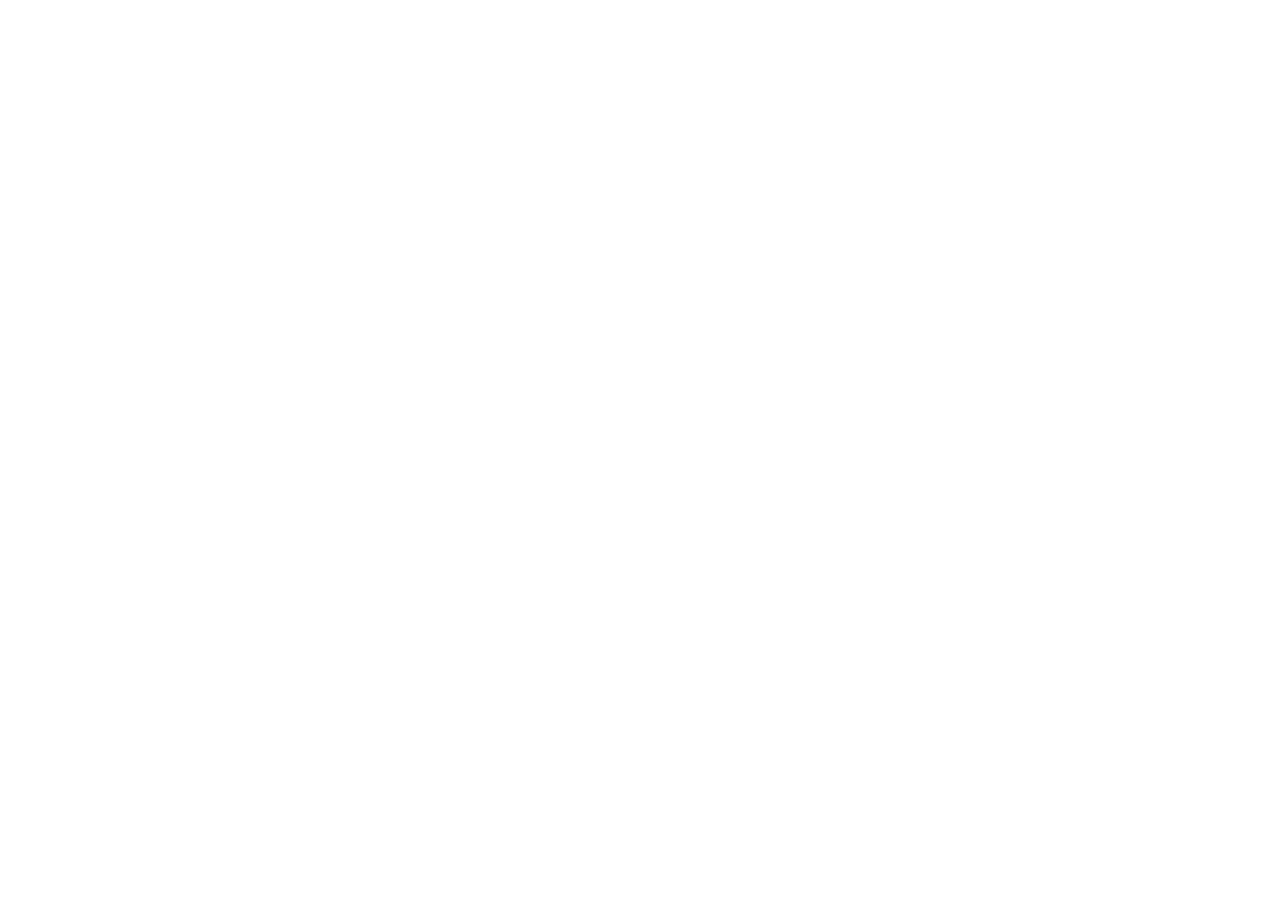
==== index.html @ a26f1b8d "Issue 1 - Planning and wireframes" ====
<!DOCTYPE html>
<html lang="en">
<head>
    <meta charset="UTF-8">
    <meta name="viewport" content="width=device-width, initial-scale=1.0">
    <title>Cineverse
    </title>
</head>
<body>
    
</body>
</html>
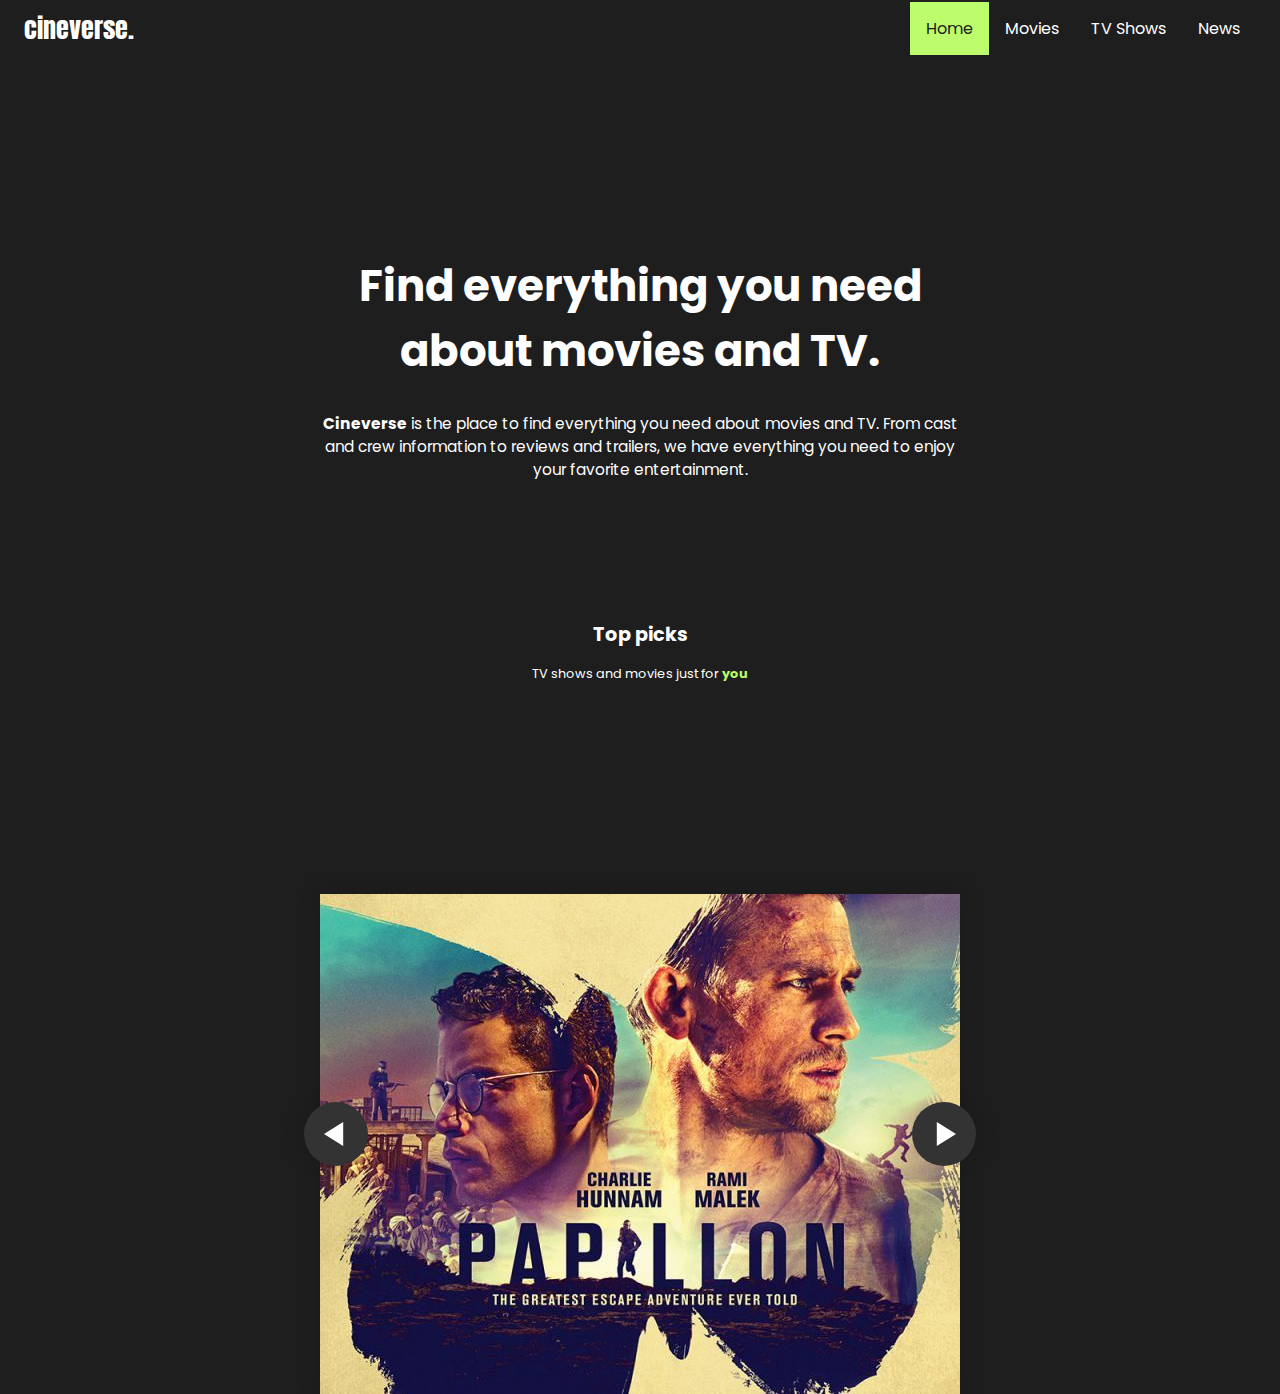
==== commit dd74de37: "Issue 2 - Implement the site header" ====
--- a/index.html
+++ b/index.html
@@ -1,12 +1,115 @@
 <!DOCTYPE html>
 <html lang="en">
-<head>
-    <meta charset="UTF-8">
-    <meta name="viewport" content="width=device-width, initial-scale=1.0">
-    <title>Cineverse
-    </title>
-</head>
-<body>
-    
-</body>
-</html>+  <head>
+    <meta charset="UTF-8" />
+    <meta name="viewport" content="width=device-width, initial-scale=1.0" />
+    <title>Cineverse</title>
+    <link
+      href="https://fonts.googleapis.com/css?family=Poppins"
+      rel="stylesheet"
+    />
+    <link
+      href="https://fonts.googleapis.com/css?family=Anton"
+      rel="stylesheet"
+    />
+    <link rel="stylesheet" href="Styles/index.css" />
+
+    <section class="top-nav">
+      <div class="brand">cineverse.</div>
+      <input id="menu-toggle" type="checkbox" />
+      <label class="menu-button-container" for="menu-toggle">
+        <div class="menu-button"></div>
+      </label>
+      <ul class="menu">
+        <li><a class="active" href="index.html">Home</a></li>
+        <li><a href="movies.html">Movies</a></li>
+        <li><a href="shows.html">TV Shows</a></li>
+        <li><a href="news.html">News</a></li>
+      </ul>
+    </section>
+  </head>
+
+  <body>
+    <div class="hero-text">
+      <h1>Find everything you need about movies and TV.</h1>
+      <p>
+        <b>Cineverse</b> is the place to find everything you need about movies
+        and TV. From cast and crew information to reviews and trailers, we have
+        everything you need to enjoy your favorite entertainment.
+      </p>
+    </div>
+    <div class="carousel-text">
+      <h2>Top picks</h2>
+      <p>
+        TV shows and movies just for
+        <b><span style="color: rgba(189, 253, 109, 1)">you</span></b>
+      </p>
+    </div>
+
+    <section class="carousel" aria-label="Gallery">
+      <ol class="carousel__viewport">
+        <li id="carousel__slide1" tabindex="0" class="carousel__slide">
+          <div class="carousel__snapper">
+            <a href="#carousel__slide4" class="carousel__prev"
+              >Go to last slide</a
+            >
+            <a href="#carousel__slide2" class="carousel__next"
+              >Go to next slide</a
+            >
+          </div>
+        </li>
+        <li id="carousel__slide2" tabindex="0" class="carousel__slide">
+          <div class="carousel__snapper"></div>
+          <a href="#carousel__slide1" class="carousel__prev"
+            >Go to previous slide</a
+          >
+          <a href="#carousel__slide3" class="carousel__next"
+            >Go to next slide</a
+          >
+        </li>
+        <li id="carousel__slide3" tabindex="0" class="carousel__slide">
+          <div class="carousel__snapper"></div>
+          <a href="#carousel__slide2" class="carousel__prev"
+            >Go to previous slide</a
+          >
+          <a href="#carousel__slide4" class="carousel__next"
+            >Go to next slide</a
+          >
+        </li>
+        <li id="carousel__slide4" tabindex="0" class="carousel__slide">
+          <div class="carousel__snapper"></div>
+          <a href="#carousel__slide3" class="carousel__prev"
+            >Go to previous slide</a
+          >
+          <a href="#carousel__slide1" class="carousel__next"
+            >Go to first slide</a
+          >
+        </li>
+      </ol>
+      <aside class="carousel__navigation">
+        <ol class="carousel__navigation-list">
+          <li class="carousel__navigation-item">
+            <a href="#carousel__slide1" class="carousel__navigation-button"
+              >Go to slide 1</a
+            >
+          </li>
+          <li class="carousel__navigation-item">
+            <a href="#carousel__slide2" class="carousel__navigation-button"
+              >Go to slide 2</a
+            >
+          </li>
+          <li class="carousel__navigation-item">
+            <a href="#carousel__slide3" class="carousel__navigation-button"
+              >Go to slide 3</a
+            >
+          </li>
+          <li class="carousel__navigation-item">
+            <a href="#carousel__slide4" class="carousel__navigation-button"
+              >Go to slide 4</a
+            >
+          </li>
+        </ol>
+      </aside>
+    </section>
+  </body>
+</html>
--- a/Styles/index.css
+++ b/Styles/index.css
@@ -0,0 +1,464 @@
+body 
+{
+  background-color: rgba(30, 30, 30, 1);
+  color: white;
+  padding: 0;
+}
+
+.top-nav {
+  display: flex;
+  flex-direction: row;
+  align-items: center;
+  justify-content: space-between;
+  background-color: rgba(30, 30, 30, 1);
+  /* W3C, IE 10+/ Edge, Firefox 16+, Chrome 26+, Opera 12+, Safari 7+ */
+  color: #FFF;
+  height: 54px;
+  padding: 1em;
+  transform: translateY(-23px);
+}
+
+.menu {
+  display: flex;
+  flex-direction: row;
+  list-style-type: none;
+  margin: 0;
+  padding: 0;
+}
+
+.menu > li {
+  
+  overflow: hidden;
+}
+
+.menu-button-container {
+  display: none;
+  height: 100%;
+  width: 30px;
+  cursor: pointer;
+  flex-direction: column;
+  justify-content: center;
+  align-items: center;
+}
+
+#menu-toggle {
+  display: none;
+}
+.brand{
+    float: left;
+    font-family: 'Anton';
+    font-size: 2vw;
+}
+a {
+    display: block;
+    color: white;
+    text-align: center;
+    padding: 14px 16px;
+    text-decoration: none;
+    font-family: 'Poppins'; 
+  }
+  li a:hover:not(.active) {
+    background-color: #333333;
+  }
+  .active{
+    background-color: rgba(189, 253, 109, 1) ;
+    color: rgba(30, 30, 30, 1);
+  }
+
+.menu-button,
+.menu-button::before,
+.menu-button::after {
+  display: block;
+  background-color: #fff;
+  position: absolute;
+  height: 4px;
+  width: 30px;
+  transition: transform 400ms cubic-bezier(0.23, 1, 0.32, 1);
+  border-radius: 2px;
+}
+
+.menu-button::before {
+  content: '';
+  margin-top: -8px;
+}
+
+.menu-button::after {
+  content: '';
+  margin-top: 8px;
+  background: rgba(255, 255, 255, 0);
+}
+
+#menu-toggle:checked + .menu-button-container .menu-button::before {
+  margin-top: 0px;
+  transform: rotate(405deg);
+  
+}
+
+#menu-toggle:checked + .menu-button-container .menu-button {
+  background: rgba(255, 255, 255, 0);
+}
+
+#menu-toggle:checked + .menu-button-container .menu-button::after {
+  margin-top: 0px;
+  transform: rotate(-405deg);
+}
+
+
+@media (max-width: 700px) { /*pt navbar*/
+  .brand{
+    font-size: 300vw;
+  }
+  .menu-button-container {
+    display: flex;
+  }
+  a{
+    padding-top: 0;
+  }
+  .brand{
+    font-size: large;
+
+  }
+  .menu {
+    position: absolute;
+    top: 0;
+    margin-top: 50px;
+    left: 0;
+    flex-direction: column;
+    width: 100%;
+    justify-content: center;
+    align-items: center;
+  }
+  #menu-toggle ~ .menu li {
+    height: 0;
+    margin: 0;
+    padding: 0;
+    border: 0;
+    transition: height 400ms cubic-bezier(0.23, 1, 0.32, 1);
+  }
+  #menu-toggle:checked ~ .menu li {
+    border: 1px solid #333;
+    height: 2.5em;
+    padding: 0.5em;
+    transition: height 400ms cubic-bezier(0.23, 1, 0.32, 1);
+  }
+  .menu > li {
+    display: flex;
+    justify-content: center;
+    margin: 0;
+    padding: 0.5em 0;
+    width: 100%;
+    color: white;
+    background-color: #222;
+  }
+  .menu > li:not(:last-child) {
+    border-bottom: 1px solid #444;
+  }
+}
+
+
+h2{
+  color: white;
+}
+.hero-text{
+  font-family: 'Poppins';
+  text-align: center;
+  position: absolute;
+  top: 40%;
+  left: 50%;
+  transform: translate(-50%, -50%);
+  color: white;
+}
+  .hero-text h1{
+    font-size: 3.4vw;
+  }
+  .hero-text p{
+    font-size: 1.2vw;
+  }
+  
+
+.carousel-text{
+  font-family: 'Poppins';
+  font-size: 1vw;
+  text-align: center;
+  position: absolute;
+  top:60%;
+  left: 50%;
+  transform: translate(-50%, 70%);
+  color: white;
+}
+
+@media (max-width: 768px) { /*pt text*/
+  .hero-text h1 {
+    font-size: 28px; 
+  }
+  .hero-text h1, p{
+    transform: translateY(100%);
+  }
+  .carousel-text h2{
+    transform: translateY(300%);
+    
+  }
+  .carousel-text p{
+    transform: translateY(300%);
+  }
+  .hero-text p {
+    font-size: 16px; 
+  }
+  .carousel-text h2{
+    font-size: 5vw;
+  }
+  .carousel-text p{
+    font-size: 4vw;
+  }  
+} 
+
+@keyframes tonext {
+  75% {
+    left: 0;
+  }
+  95% {
+    left: 100%;
+  }
+  98% {
+    left: 100%;
+  }
+  99% {
+    left: 0;
+  }
+}
+
+@keyframes tostart {
+  75% {
+    left: 0;
+  }
+  95% {
+    left: -300%;
+  }
+  98% {
+    left: -300%;
+  }
+  99% {
+    left: 0;
+  }
+}
+
+@keyframes snap {
+  96% {
+    scroll-snap-align: center;
+  }
+  97% {
+    scroll-snap-align: none;
+  }
+  99% {
+    scroll-snap-align: none;
+  }
+  100% {
+    scroll-snap-align: center;
+  }
+}
+
+.carousel {
+  max-width: 37.5rem;
+  margin: 0 auto;
+  padding: 0 1.25rem;
+  font-family: 'Lato', sans-serif;
+}
+
+.carousel * {
+  box-sizing: border-box;
+  scrollbar-color: transparent transparent; /* thumb and track color */
+  scrollbar-width: 0px;
+}
+
+*::-webkit-scrollbar {
+  width: 0;
+}
+
+*::-webkit-scrollbar-track {
+  background: transparent;
+}
+
+*::-webkit-scrollbar-thumb {
+  background: transparent;
+  border: none;
+}
+
+* {   
+  -ms-overflow-style: none;
+}
+
+.carousel ol, li {
+  list-style: none;
+  margin: 0;  
+  padding: 0;
+}
+
+.carousel {
+  position: relative; /*am schimbat*/
+  top: 50%;
+  transform: translateY(160%);
+  
+  padding-top: 500px;
+  filter: drop-shadow(0 0 10px #0003);
+  perspective: 100px;
+}
+
+.carousel__viewport {
+  position: absolute;
+  top: 0;
+  right: 0;
+  bottom: 0;
+  left: 0;
+  display: flex;
+  overflow-x: scroll;
+  counter-reset: item;
+  scroll-behavior: smooth;
+  scroll-snap-type: x mandatory;
+}
+
+.carousel__slide {
+  position: relative;
+  flex: 0 0 100%;
+  width: 100%;
+  background-color: #f99;
+  
+  counter-increment: item;
+}
+
+.carousel__slide:nth-child(even) {
+  background-color: #99f;
+}
+.carousel__slide:first-child {
+  background-color: rgb(153, 255, 204);
+  background-image: url(/Assets/Papillon-poster-640x500.jpg)
+}
+.carousel__slide:nth-child(2) {
+  background-image: url(/Assets/12angrymen_poster.jpg);
+  background-size: cover;
+  background-position: center;
+}
+.carousel__slide:nth-child(3) {
+  background-image: url(/Assets/28weekslater_poster.jpg);
+  background-size: cover;
+  background-position: center;
+}
+.carousel__slide:nth-child(4) {
+  background-image: url(/Assets/pleinsoleil_poster.jpg);
+  background-size: cover;
+  background-position: center;
+}
+.carousel__slide:before {
+  
+  position: absolute;
+  top: 50%;
+  left: 50%;
+  transform: translate3d(-50%,-40%,70px);
+  color: #fff;
+  font-size: 2em;
+}
+
+.carousel__snapper {
+  position: absolute;
+  top: 0;
+  left: 0;
+  width: 100%;
+  height: 100%;
+  scroll-snap-align: center;
+}
+
+@media (hover: hover) {
+  .carousel__snapper {
+    animation-name: tonext, snap;
+    animation-timing-function: ease;
+    animation-duration: 4s;
+    animation-iteration-count: infinite;
+  }
+
+  .carousel__slide:last-child .carousel__snapper {
+    animation-name: tostart, snap;
+  }
+}
+
+@media (prefers-reduced-motion: reduce) {
+  .carousel__snapper {
+    animation-name: none;
+  }
+}
+
+.carousel:hover .carousel__snapper,
+.carousel:focus-within .carousel__snapper {
+  animation-name: none;
+}
+
+.carousel__navigation {
+  position: absolute;
+  right: 0;
+  bottom: 0;
+  left: 0;
+  text-align: center;
+}
+
+.carousel__navigation-list,
+.carousel__navigation-item {
+  display: inline-block;
+}
+
+.carousel__navigation-button {
+  display: inline-block;
+  width: 1.5rem;
+  height: 1.5rem;
+  background-color: #333;
+  background-clip: content-box;
+  border: 0.25rem solid transparent;
+  border-radius: 50%;
+  font-size: 0;
+  transition: transform 0.1s;
+}
+
+.carousel::before,
+.carousel::after,
+.carousel__prev,
+.carousel__next {
+  position: absolute;
+  top: 0;
+  margin-top: 37.5%;
+  width: 4rem;
+  height: 4rem;
+  transform: translateY(-50%);
+  border-radius: 50%;
+  font-size: 0;
+  outline: 0;
+}
+
+.carousel::before,
+.carousel__prev {
+  left: -1rem;
+}
+
+.carousel::after,
+.carousel__next {
+  right: -1rem;
+}
+
+.carousel::before,
+.carousel::after {
+  content: '';
+  z-index: 1;
+  background-color: #333;
+  background-size: 1.5rem 1.5rem;
+  background-repeat: no-repeat;
+  background-position: center center;
+  color: #fff;
+  font-size: 2.5rem;
+  line-height: 4rem;
+  text-align: center;
+  pointer-events: none;
+}
+
+.carousel::before {
+  background-image: url("data:image/svg+xml,%3Csvg viewBox='0 0 100 100' xmlns='http://www.w3.org/2000/svg'%3E%3Cpolygon points='0,50 80,100 80,0' fill='%23fff'/%3E%3C/svg%3E");
+}
+
+.carousel::after {
+  background-image: url("data:image/svg+xml,%3Csvg viewBox='0 0 100 100' xmlns='http://www.w3.org/2000/svg'%3E%3Cpolygon points='100,50 20,100 20,0' fill='%23fff'/%3E%3C/svg%3E");
+}
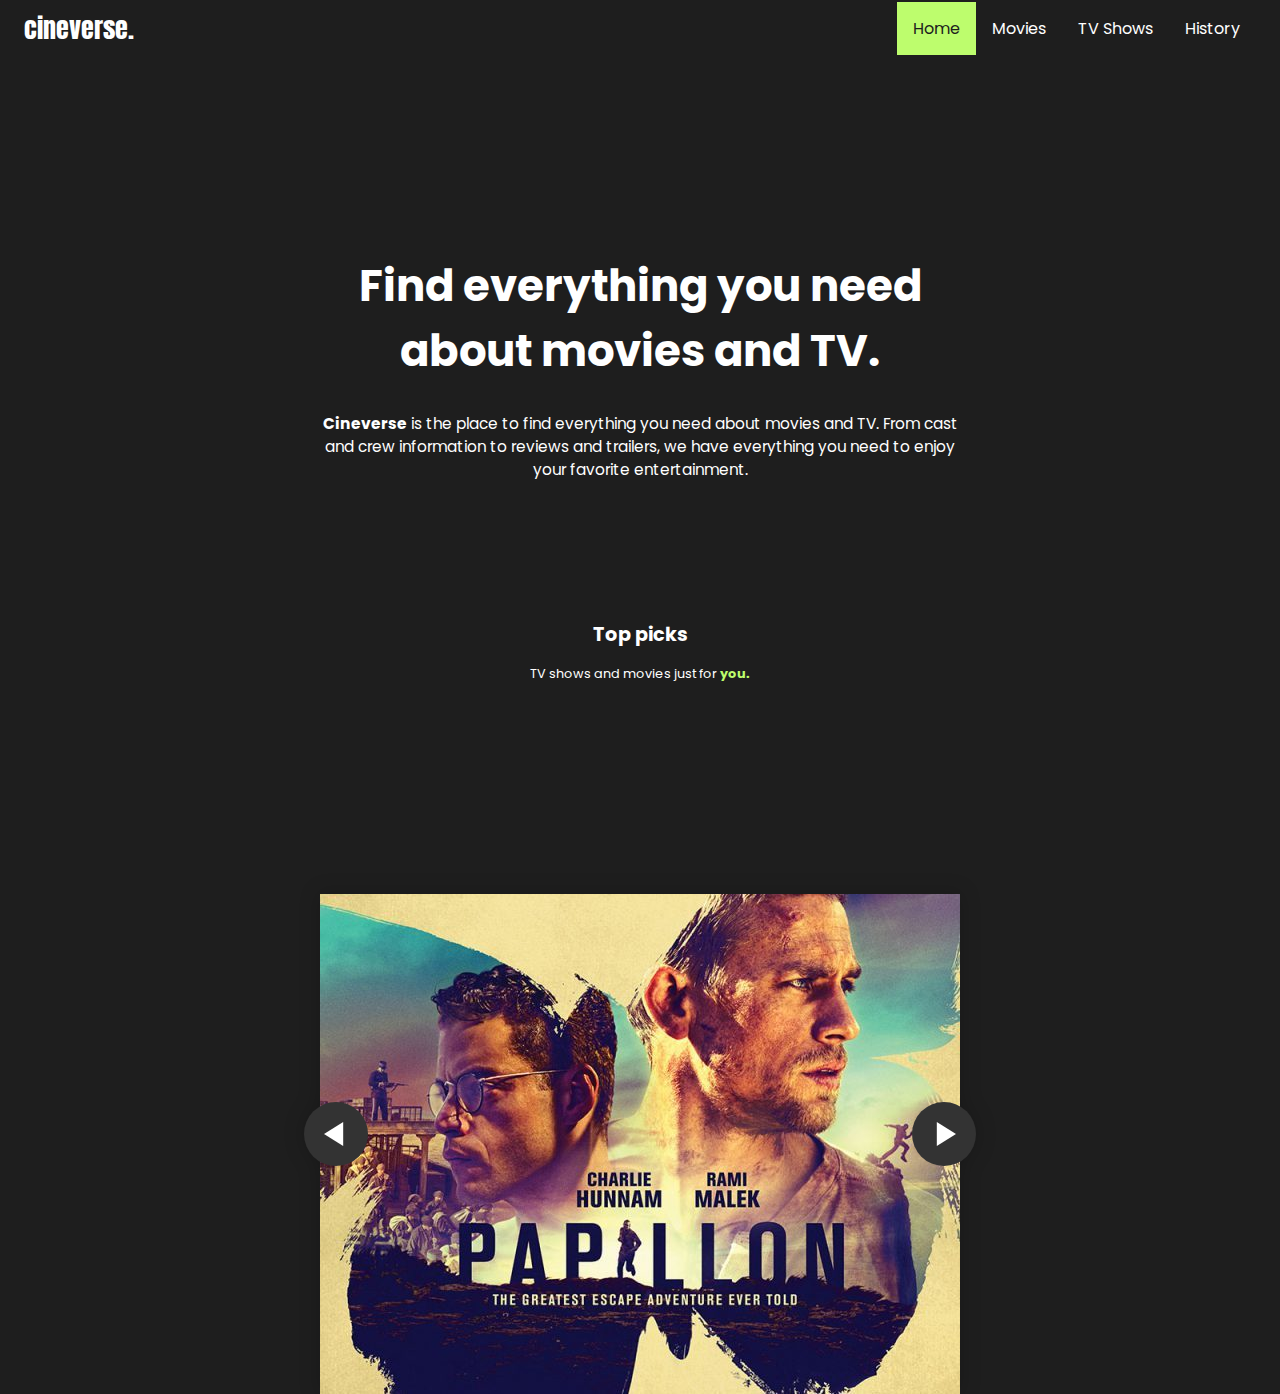
==== commit e08662a0: "Issue #4 - Improve the history page" ====
--- a/index.html
+++ b/index.html
@@ -12,7 +12,9 @@
       href="https://fonts.googleapis.com/css?family=Anton"
       rel="stylesheet"
     />
+
     <link rel="stylesheet" href="Styles/index.css" />
+    <link rel="stylesheet" href="Styles/global.css" />
 
     <section class="top-nav">
       <div class="brand">cineverse.</div>
@@ -24,7 +26,7 @@
         <li><a class="active" href="index.html">Home</a></li>
         <li><a href="movies.html">Movies</a></li>
         <li><a href="shows.html">TV Shows</a></li>
-        <li><a href="news.html">News</a></li>
+        <li><a href="history.html">History</a></li>
       </ul>
     </section>
   </head>
@@ -42,7 +44,7 @@
       <h2>Top picks</h2>
       <p>
         TV shows and movies just for
-        <b><span style="color: rgba(189, 253, 109, 1)">you</span></b>
+        <b><span style="color: rgba(189, 253, 109, 1)">you.</span></b>
       </p>
     </div>
 
--- a/Styles/index.css
+++ b/Styles/index.css
@@ -1,166 +1,8 @@
-body 
-{
-  background-color: rgba(30, 30, 30, 1);
+h2 {
   color: white;
-  padding: 0;
-}
-
-.top-nav {
-  display: flex;
-  flex-direction: row;
-  align-items: center;
-  justify-content: space-between;
-  background-color: rgba(30, 30, 30, 1);
-  /* W3C, IE 10+/ Edge, Firefox 16+, Chrome 26+, Opera 12+, Safari 7+ */
-  color: #FFF;
-  height: 54px;
-  padding: 1em;
-  transform: translateY(-23px);
-}
-
-.menu {
-  display: flex;
-  flex-direction: row;
-  list-style-type: none;
-  margin: 0;
-  padding: 0;
-}
-
-.menu > li {
-  
-  overflow: hidden;
-}
-
-.menu-button-container {
-  display: none;
-  height: 100%;
-  width: 30px;
-  cursor: pointer;
-  flex-direction: column;
-  justify-content: center;
-  align-items: center;
-}
-
-#menu-toggle {
-  display: none;
-}
-.brand{
-    float: left;
-    font-family: 'Anton';
-    font-size: 2vw;
-}
-a {
-    display: block;
-    color: white;
-    text-align: center;
-    padding: 14px 16px;
-    text-decoration: none;
-    font-family: 'Poppins'; 
-  }
-  li a:hover:not(.active) {
-    background-color: #333333;
-  }
-  .active{
-    background-color: rgba(189, 253, 109, 1) ;
-    color: rgba(30, 30, 30, 1);
-  }
-
-.menu-button,
-.menu-button::before,
-.menu-button::after {
-  display: block;
-  background-color: #fff;
-  position: absolute;
-  height: 4px;
-  width: 30px;
-  transition: transform 400ms cubic-bezier(0.23, 1, 0.32, 1);
-  border-radius: 2px;
-}
-
-.menu-button::before {
-  content: '';
-  margin-top: -8px;
-}
-
-.menu-button::after {
-  content: '';
-  margin-top: 8px;
-  background: rgba(255, 255, 255, 0);
-}
-
-#menu-toggle:checked + .menu-button-container .menu-button::before {
-  margin-top: 0px;
-  transform: rotate(405deg);
-  
-}
-
-#menu-toggle:checked + .menu-button-container .menu-button {
-  background: rgba(255, 255, 255, 0);
-}
-
-#menu-toggle:checked + .menu-button-container .menu-button::after {
-  margin-top: 0px;
-  transform: rotate(-405deg);
-}
-
-
-@media (max-width: 700px) { /*pt navbar*/
-  .brand{
-    font-size: 300vw;
-  }
-  .menu-button-container {
-    display: flex;
-  }
-  a{
-    padding-top: 0;
-  }
-  .brand{
-    font-size: large;
-
-  }
-  .menu {
-    position: absolute;
-    top: 0;
-    margin-top: 50px;
-    left: 0;
-    flex-direction: column;
-    width: 100%;
-    justify-content: center;
-    align-items: center;
-  }
-  #menu-toggle ~ .menu li {
-    height: 0;
-    margin: 0;
-    padding: 0;
-    border: 0;
-    transition: height 400ms cubic-bezier(0.23, 1, 0.32, 1);
-  }
-  #menu-toggle:checked ~ .menu li {
-    border: 1px solid #333;
-    height: 2.5em;
-    padding: 0.5em;
-    transition: height 400ms cubic-bezier(0.23, 1, 0.32, 1);
-  }
-  .menu > li {
-    display: flex;
-    justify-content: center;
-    margin: 0;
-    padding: 0.5em 0;
-    width: 100%;
-    color: white;
-    background-color: #222;
-  }
-  .menu > li:not(:last-child) {
-    border-bottom: 1px solid #444;
-  }
-}
-
-
-h2{
-  color: white;
-}
-.hero-text{
-  font-family: 'Poppins';
+}
+.hero-text {
+  font-family: "Poppins";
   text-align: center;
   position: absolute;
   top: 40%;
@@ -168,49 +10,49 @@
   transform: translate(-50%, -50%);
   color: white;
 }
-  .hero-text h1{
-    font-size: 3.4vw;
-  }
-  .hero-text p{
-    font-size: 1.2vw;
-  }
-  
-
-.carousel-text{
-  font-family: 'Poppins';
+.hero-text h1 {
+  font-size: 3.4vw;
+}
+.hero-text p {
+  font-size: 1.2vw;
+}
+
+.carousel-text {
+  font-family: "Poppins";
   font-size: 1vw;
   text-align: center;
   position: absolute;
-  top:60%;
+  top: 60%;
   left: 50%;
   transform: translate(-50%, 70%);
   color: white;
 }
 
-@media (max-width: 768px) { /*pt text*/
+@media (max-width: 768px) {
+  /*pt text*/
   .hero-text h1 {
-    font-size: 28px; 
-  }
-  .hero-text h1, p{
+    font-size: 28px;
+  }
+  .hero-text h1,
+  p {
     transform: translateY(100%);
   }
-  .carousel-text h2{
+  .carousel-text h2 {
     transform: translateY(300%);
-    
-  }
-  .carousel-text p{
+  }
+  .carousel-text p {
     transform: translateY(300%);
   }
   .hero-text p {
-    font-size: 16px; 
-  }
-  .carousel-text h2{
+    font-size: 16px;
+  }
+  .carousel-text h2 {
     font-size: 5vw;
   }
-  .carousel-text p{
+  .carousel-text p {
     font-size: 4vw;
-  }  
-} 
+  }
+}
 
 @keyframes tonext {
   75% {
@@ -261,7 +103,7 @@
   max-width: 37.5rem;
   margin: 0 auto;
   padding: 0 1.25rem;
-  font-family: 'Lato', sans-serif;
+  font-family: "Lato", sans-serif;
 }
 
 .carousel * {
@@ -283,13 +125,14 @@
   border: none;
 }
 
-* {   
+* {
   -ms-overflow-style: none;
 }
 
-.carousel ol, li {
+.carousel ol,
+li {
   list-style: none;
-  margin: 0;  
+  margin: 0;
   padding: 0;
 }
 
@@ -297,7 +140,7 @@
   position: relative; /*am schimbat*/
   top: 50%;
   transform: translateY(160%);
-  
+
   padding-top: 500px;
   filter: drop-shadow(0 0 10px #0003);
   perspective: 100px;
@@ -321,7 +164,7 @@
   flex: 0 0 100%;
   width: 100%;
   background-color: #f99;
-  
+
   counter-increment: item;
 }
 
@@ -330,7 +173,7 @@
 }
 .carousel__slide:first-child {
   background-color: rgb(153, 255, 204);
-  background-image: url(/Assets/Papillon-poster-640x500.jpg)
+  background-image: url(/Assets/Papillon-poster-640x500.jpg);
 }
 .carousel__slide:nth-child(2) {
   background-image: url(/Assets/12angrymen_poster.jpg);
@@ -348,11 +191,10 @@
   background-position: center;
 }
 .carousel__slide:before {
-  
   position: absolute;
   top: 50%;
   left: 50%;
-  transform: translate3d(-50%,-40%,70px);
+  transform: translate3d(-50%, -40%, 70px);
   color: #fff;
   font-size: 2em;
 }
@@ -442,7 +284,7 @@
 
 .carousel::before,
 .carousel::after {
-  content: '';
+  content: "";
   z-index: 1;
   background-color: #333;
   background-size: 1.5rem 1.5rem;
--- a/Styles/global.css
+++ b/Styles/global.css
@@ -0,0 +1,152 @@
+body {
+  background-color: rgba(30, 30, 30, 1);
+  color: white;
+  padding: 0;
+}
+
+.top-nav {
+  display: flex;
+  flex-direction: row;
+  align-items: center;
+  justify-content: space-between;
+  background-color: rgba(30, 30, 30, 1);
+  /* W3C, IE 10+/ Edge, Firefox 16+, Chrome 26+, Opera 12+, Safari 7+ */
+  color: #fff;
+  height: 54px;
+  padding: 1em;
+  transform: translateY(-23px);
+}
+
+.menu {
+  display: flex;
+  flex-direction: row;
+  list-style-type: none;
+  margin: 0;
+  padding: 0;
+}
+
+.menu > li {
+  overflow: hidden;
+}
+
+.menu-button-container {
+  display: none;
+  height: 100%;
+  width: 30px;
+  cursor: pointer;
+  flex-direction: column;
+  justify-content: center;
+  align-items: center;
+}
+
+#menu-toggle {
+  display: none;
+}
+.brand {
+  float: left;
+  font-family: "Anton";
+  font-size: 2vw;
+}
+a {
+  display: block;
+  color: white;
+  text-align: center;
+  padding: 14px 16px;
+  text-decoration: none;
+  font-family: "Poppins";
+}
+li a:hover:not(.active) {
+  background-color: #333333;
+}
+.active {
+  background-color: rgba(189, 253, 109, 1);
+  color: rgba(30, 30, 30, 1);
+}
+
+.menu-button,
+.menu-button::before,
+.menu-button::after {
+  display: block;
+  background-color: #fff;
+  position: absolute;
+  height: 4px;
+  width: 30px;
+  transition: transform 400ms cubic-bezier(0.23, 1, 0.32, 1);
+  border-radius: 2px;
+}
+
+.menu-button::before {
+  content: "";
+  margin-top: -8px;
+}
+
+.menu-button::after {
+  content: "";
+  margin-top: 8px;
+  background: rgba(255, 255, 255, 0);
+}
+
+#menu-toggle:checked + .menu-button-container .menu-button::before {
+  margin-top: 0px;
+  transform: rotate(405deg);
+}
+
+#menu-toggle:checked + .menu-button-container .menu-button {
+  background: rgba(255, 255, 255, 0);
+}
+
+#menu-toggle:checked + .menu-button-container .menu-button::after {
+  margin-top: 0px;
+  transform: rotate(-405deg);
+}
+
+@media (max-width: 700px) {
+  /*pt navbar*/
+  .brand {
+    font-size: 300vw;
+  }
+  .menu-button-container {
+    display: flex;
+  }
+  a {
+    padding-top: 0;
+  }
+  .brand {
+    font-size: large;
+  }
+  .menu {
+    position: absolute;
+    top: 0;
+    margin-top: 50px;
+    left: 0;
+    flex-direction: column;
+    width: 100%;
+    justify-content: center;
+    align-items: center;
+  }
+  #menu-toggle ~ .menu li {
+    height: 0;
+    margin: 0;
+    padding: 0;
+    border: 0;
+    transition: height 400ms cubic-bezier(0.23, 1, 0.32, 1);
+  }
+  #menu-toggle:checked ~ .menu li {
+    border: 1px solid #333;
+    height: 2.5em;
+    padding: 0.5em;
+    transition: height 400ms cubic-bezier(0.23, 1, 0.32, 1);
+  }
+  .menu > li {
+    display: flex;
+    justify-content: center;
+    margin: 0;
+    padding: 0.5em 0;
+    width: 100%;
+    color: white;
+    background-color: #222;
+  }
+  .menu > li:not(:last-child) {
+    border-bottom: 1px solid #444;
+  }
+}
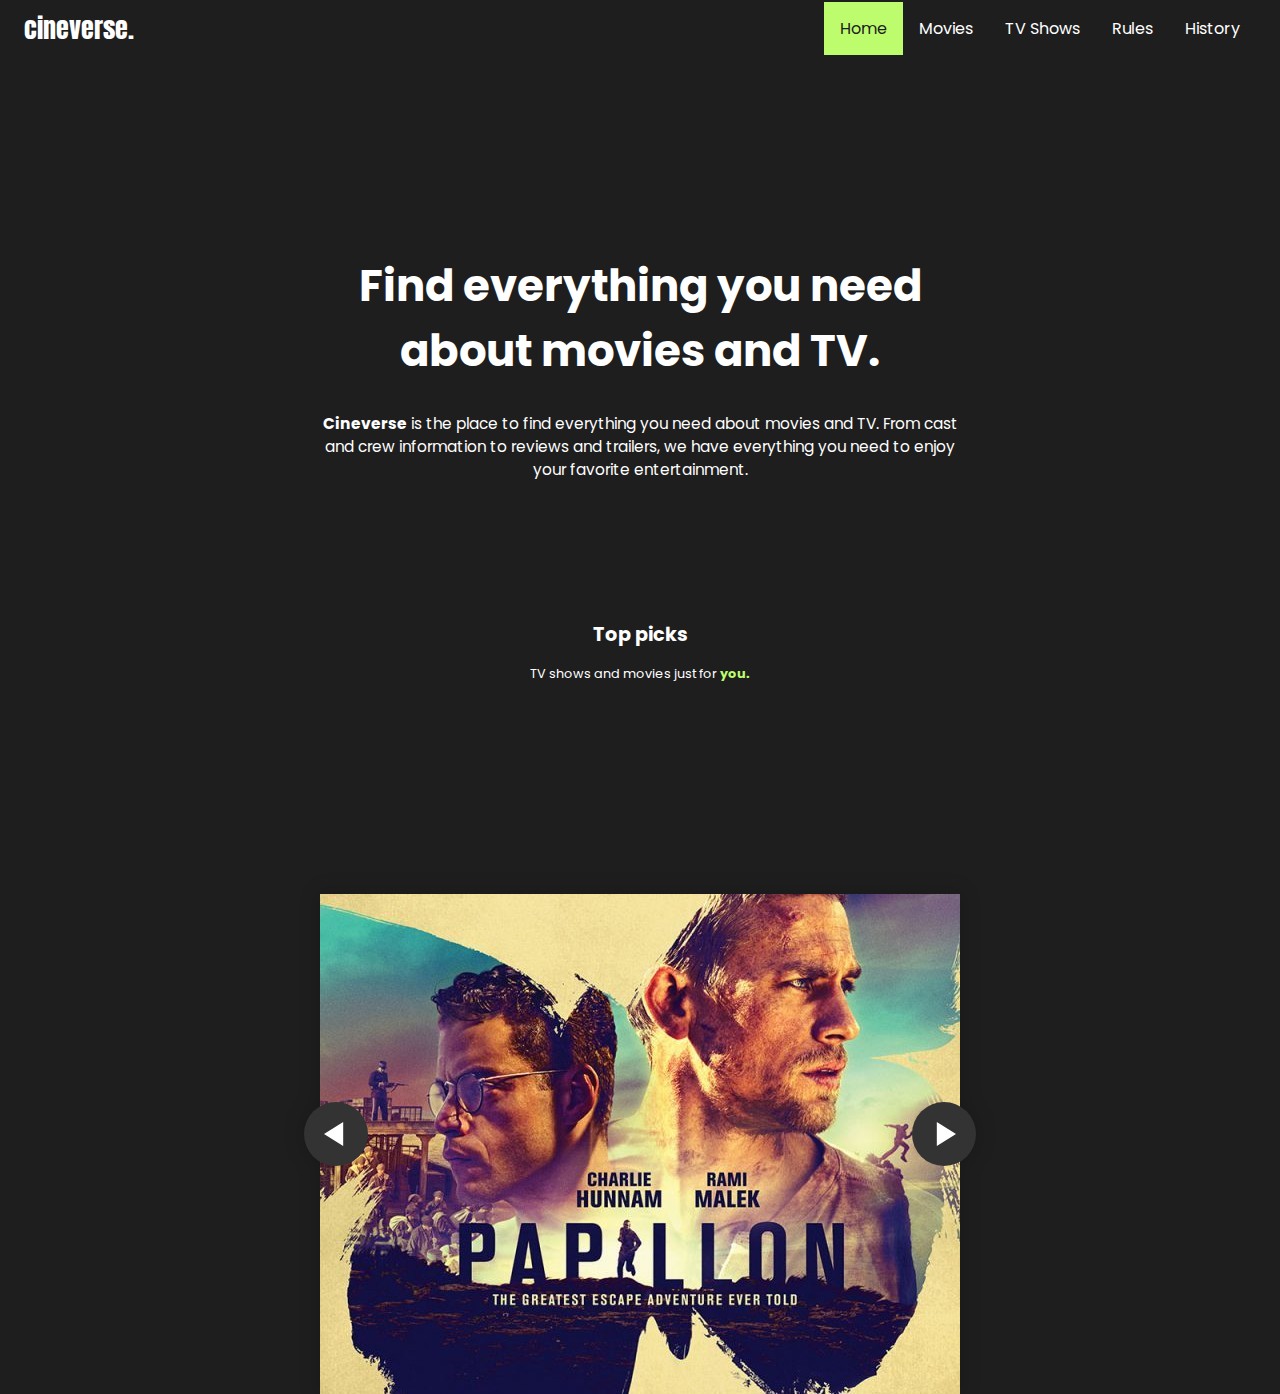
==== commit 05454ad5: "Issue #5 - Improve the rules page" ====
--- a/index.html
+++ b/index.html
@@ -26,6 +26,7 @@
         <li><a class="active" href="index.html">Home</a></li>
         <li><a href="movies.html">Movies</a></li>
         <li><a href="shows.html">TV Shows</a></li>
+        <li><a href="rules.html">Rules</a></li>
         <li><a href="history.html">History</a></li>
       </ul>
     </section>
